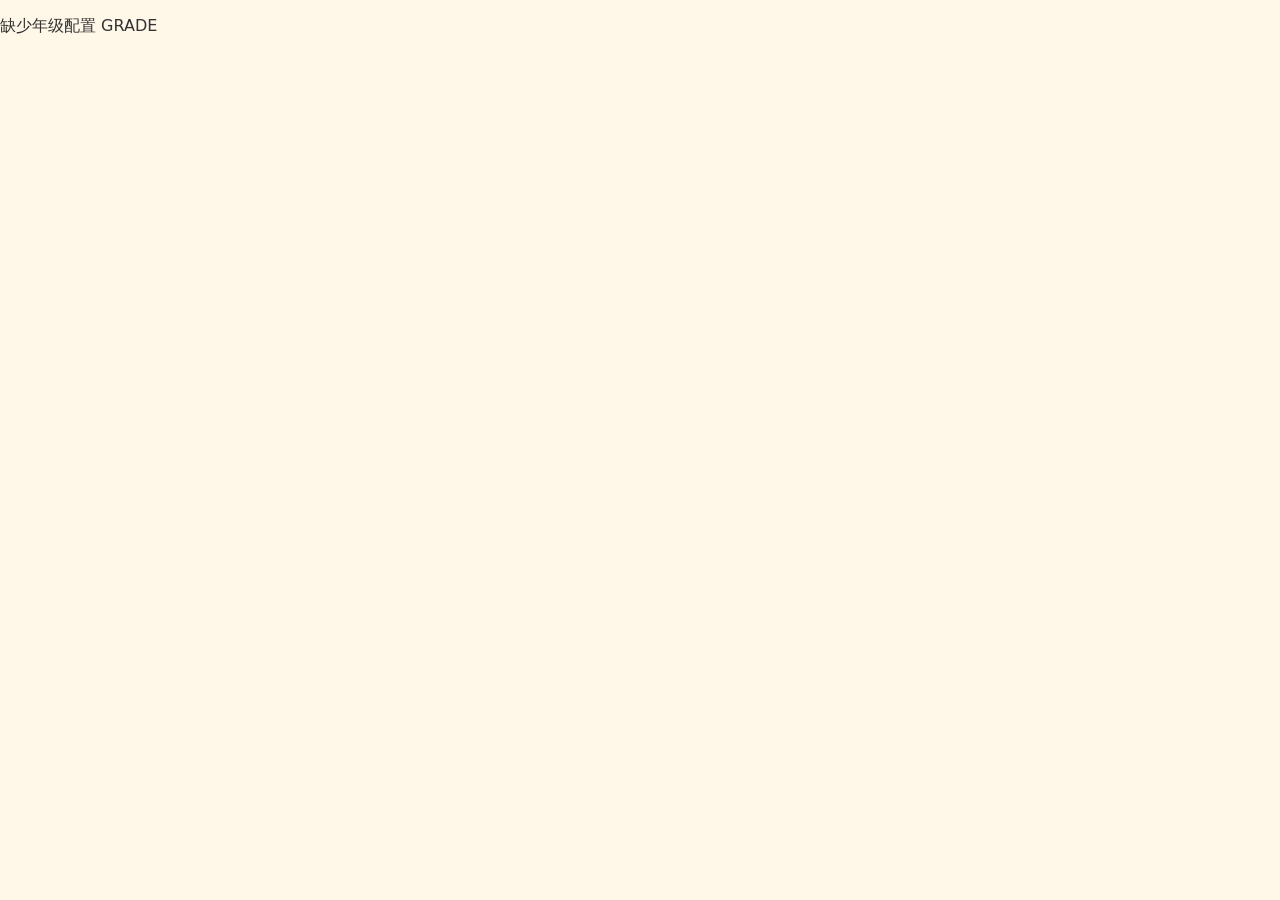
==== grade1.html @ a1f16788 "1-6年级全覆盖：通用引擎+年级大厅+每年级闯关错题本" ====
<!DOCTYPE html>
<html lang="zh-CN">
<head>
<meta charset="UTF-8" />
<meta name="viewport" content="width=device-width, initial-scale=1.0" />
<title>数学小探险家 · 一年级</title>
<link rel="stylesheet" href="styles.css" />
</head>
<body>
<header class="topbar">
  <a class="home-link" href="index.html">‹ 大厅</a>
  <div class="logo">🧭 一年级探险</div>
  <div class="passport-mini">⭐ <span id="starTotal">0</span></div>
</header>
<nav class="tabs" id="tabs"></nav>
<main id="main"></main>
<footer>本地运行，无需联网 · 进度保存在本机浏览器 · <a href="index.html">返回年级大厅</a></footer>
<script src="engine.js"></script>
<script src="grade1.js"></script>
</body>
</html>
---- styles.css ----
:root{
  --bg:#FFF7E8; --card:#fff; --ink:#333;
  --orange:#FF8A3D; --green:#2FBF71; --blue:#3D9BFF; --pink:#FF6B8B;
}
*{box-sizing:border-box}
body{margin:0;background:var(--bg);color:var(--ink);
  font-family:"PingFang SC","Hiragino Sans GB","Microsoft YaHei",system-ui,sans-serif;}
.topbar{display:flex;justify-content:space-between;align-items:center;
  padding:12px 16px;background:#fff;border-bottom:3px solid #FFE1B8;
  position:sticky;top:0;z-index:10}
.logo{font-size:20px;font-weight:800}
.passport-mini{font-size:20px;font-weight:800;background:#FFF1D6;
  padding:6px 14px;border-radius:999px}
.tabs{display:flex;gap:8px;padding:10px;overflow-x:auto;background:#fff}
.tabs button{flex:0 0 auto;border:2px solid #FFE1B8;background:#FFFDF6;
  border-radius:999px;padding:10px 14px;font-size:15px;cursor:pointer}
.tabs button.active{background:var(--orange);color:#fff;border-color:var(--orange)}
main{max-width:720px;margin:0 auto;padding:12px 12px 40px}
.panel{display:none}
.panel.active{display:block;animation:pop .2s ease}
.card{background:var(--card);border-radius:18px;padding:18px;margin:12px 0;
  box-shadow:0 4px 14px rgba(0,0,0,.06)}
.hero h1{margin:0 0 6px;font-size:24px}
.steps{display:flex;gap:10px;margin:14px 0}
.steps div{flex:1;background:#FFF4E0;border-radius:12px;padding:10px;text-align:center}
.steps b{display:block;font-size:18px;color:#E56B00}
.big-btn{width:100%;font-size:20px;font-weight:800;padding:14px;border:0;
  border-radius:14px;background:var(--green);color:#fff;cursor:pointer}
.small-btn{font-size:15px;padding:10px 14px;border-radius:12px;cursor:pointer;
  border:2px solid #FFE1B8;background:#fff}
.small-btn.danger{border-color:#ffb3c0;color:#c9184a}
.big-num{font-size:64px;text-align:center;margin:10px 0}
.big-num.small{font-size:34px}
.progress{height:14px;background:#FFE9C9;border-radius:999px;overflow:hidden;margin:10px 0}
.progress div{height:100%;width:0;background:linear-gradient(90deg,var(--orange),var(--pink));transition:width .3s}
.shop{display:flex;gap:10px;justify-content:center;font-size:15px;flex-wrap:wrap;margin:8px 0}
.shop div{background:#FFF4E0;border-radius:12px;padding:8px 12px}
#wrongList li{background:#FFF1F3;border-radius:8px;margin:4px 0;padding:4px 10px;list-style:none}
#wrongList{padding:0}
.row{display:flex;gap:10px;flex-wrap:wrap;justify-content:center;margin:10px 0}
.opt{font-size:20px;font-weight:700;min-width:110px;min-height:56px;
  border-radius:14px;border:3px solid var(--blue);background:#EFF6FF;cursor:pointer}
.opt:active{transform:scale(.96)}
.msg{min-height:28px;text-align:center;font-size:18px;font-weight:700}
.msg.good{color:#0a8a4b;animation:pop .3s ease}
.msg.bad{color:#d00000}
@keyframes pop{from{transform:scale(.9)}to{transform:scale(1)}}
.dice-row{display:flex;justify-content:center;align-items:center;gap:16px;font-size:56px}
.vs{font-size:20px;font-weight:800;color:#999}
.dice{background:#fff;border:3px solid #eee;border-radius:14px;padding:4px 14px}
.hidden{display:none}
.game-area{margin-top:12px;background:#F7FFF0;border-radius:12px;padding:12px}
.tasks{line-height:1.9;font-size:16px}
.tasks.small{font-size:15px}
.dots{display:flex;gap:6px;flex-wrap:wrap;justify-content:center;margin:10px 0;
  font-size:26px;max-width:320px;margin-left:auto;margin-right:auto}
.pad{display:grid;grid-template-columns:repeat(5,1fr);gap:8px;max-width:360px;margin:0 auto}
.pad button{font-size:22px;font-weight:800;padding:12px 0;border-radius:12px;
  border:2px solid #ddd;background:#fff;cursor:pointer}
#clockCanvas{display:block;margin:0 auto;background:#fff;border-radius:50%}
.plist{line-height:2;font-size:16px}
.hint{color:#777;font-size:14px;text-align:center}
.home-link{text-decoration:none;font-weight:800;color:var(--orange);font-size:16px;white-space:nowrap}
.grade-grid{display:grid;grid-template-columns:repeat(2,1fr);gap:12px;margin:12px 0}
.grade-card{display:block;text-decoration:none;color:inherit;background:#fff;border-radius:18px;
  padding:18px 14px;text-align:center;box-shadow:0 4px 14px rgba(0,0,0,.06);border:3px solid transparent}
.grade-card:active{transform:scale(.97);border-color:var(--orange)}
.g-emoji{font-size:44px}
.g-name{font-size:22px;font-weight:800;margin:6px 0}
.g-topics{font-size:13px;color:#777;min-height:36px}
.g-stars{font-size:16px;font-weight:800;margin-top:6px}
@media(max-width:420px){.grade-grid{grid-template-columns:1fr 1fr}.g-topics{font-size:12px}}
.tip{background:#FFF1F3}
footer{text-align:center;color:#999;font-size:13px;padding:18px}
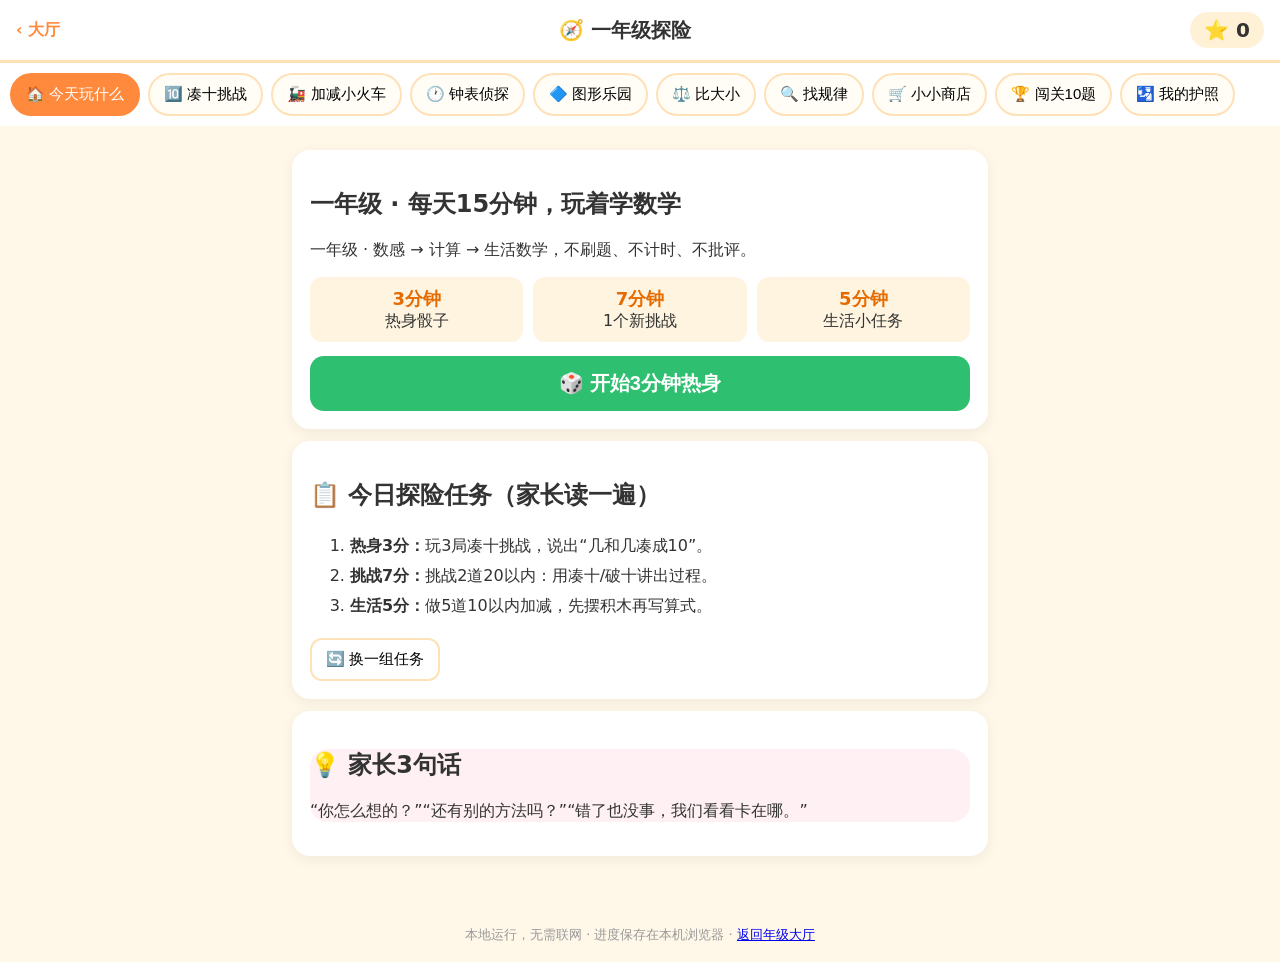
==== commit 1a8af28d: "修复script加载顺序：年级配置先于引擎加载" ====
--- a/grade1.html
+++ b/grade1.html
@@ -15,7 +15,7 @@
 <nav class="tabs" id="tabs"></nav>
 <main id="main"></main>
 <footer>本地运行，无需联网 · 进度保存在本机浏览器 · <a href="index.html">返回年级大厅</a></footer>
+<script src="grade1.js"></script>
 <script src="engine.js"></script>
-<script src="grade1.js"></script>
 </body>
 </html>
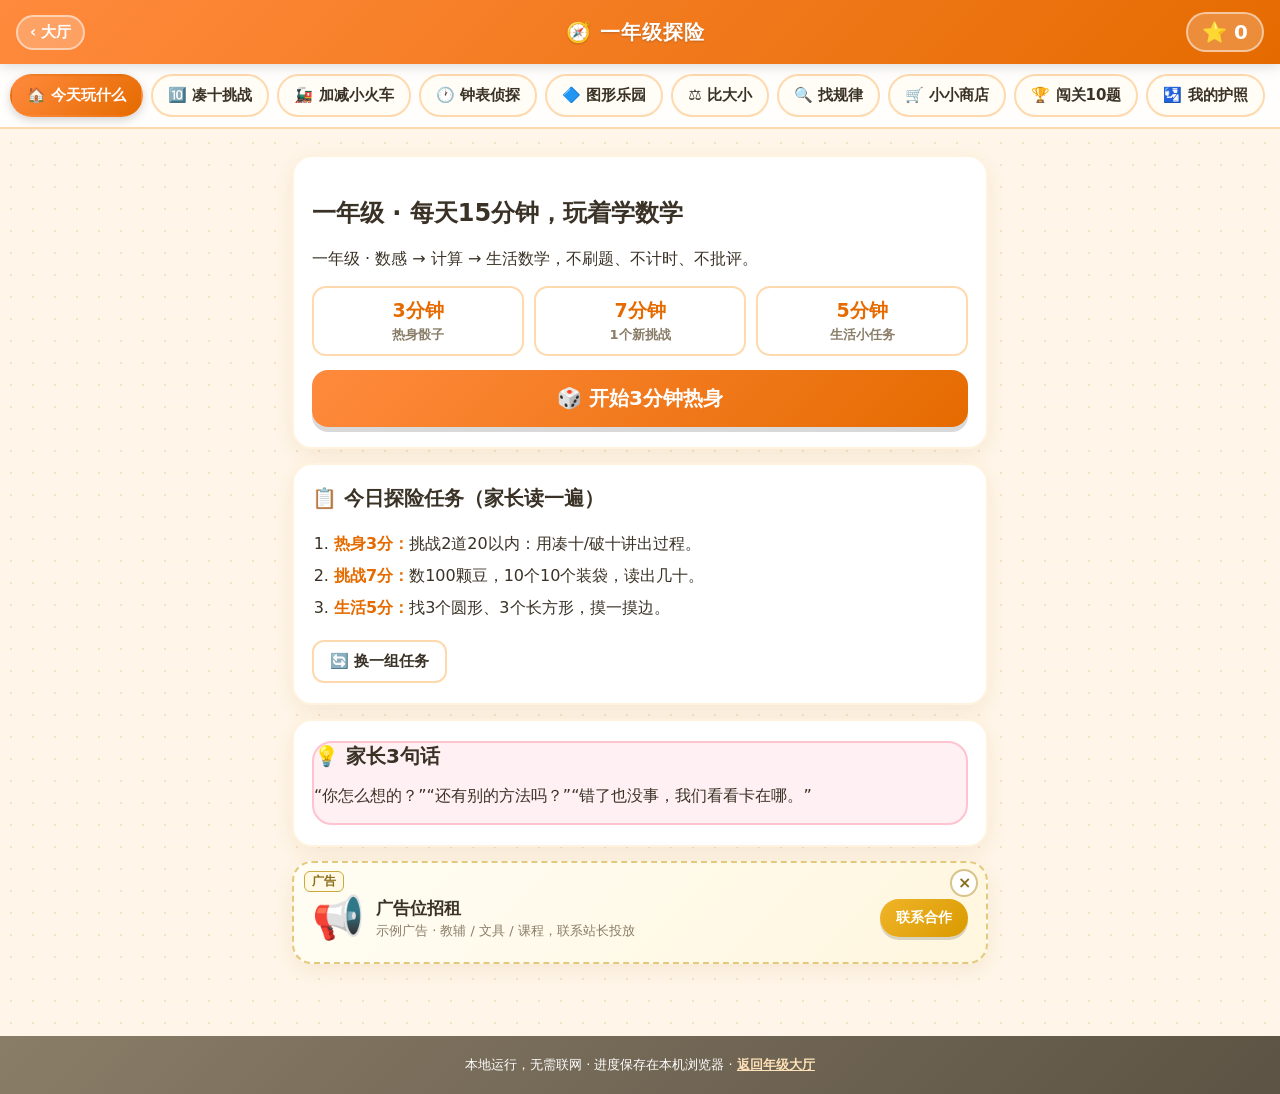
==== commit cc22378b: "加示例广告位：年级首页+大厅各一个，可关闭，无追踪" ====
--- a/grade1.html
+++ b/grade1.html
@@ -16,6 +16,7 @@
 <main id="main"></main>
 <footer>本地运行，无需联网 · 进度保存在本机浏览器 · <a href="index.html">返回年级大厅</a></footer>
 <script src="grade1.js"></script>
+<script src="ads.js"></script>
 <script src="engine.js"></script>
 </body>
 </html>
--- a/styles.css
+++ b/styles.css
@@ -1,74 +1,176 @@
+/* 数学小探险家 · 儿童风 UI */
 :root{
-  --bg:#FFF7E8; --card:#fff; --ink:#333;
-  --orange:#FF8A3D; --green:#2FBF71; --blue:#3D9BFF; --pink:#FF6B8B;
+  --bg:#FFF6E9; --card:#fff; --ink:#3A3226; --muted:#8A7D68;
+  --accent:#FF8A3D; --accent-deep:#E56B00; --accent-soft:#FFF1DC;
+  --green:#2FBF71; --green-deep:#0A8A4B;
+  --blue:#3D9BFF; --pink:#FF6B8B; --red:#E5484D;
+  --line:#FFE1B8; --shadow:0 6px 20px rgba(180,120,40,.12);
+  --r:20px;
 }
-*{box-sizing:border-box}
-body{margin:0;background:var(--bg);color:var(--ink);
-  font-family:"PingFang SC","Hiragino Sans GB","Microsoft YaHei",system-ui,sans-serif;}
-.topbar{display:flex;justify-content:space-between;align-items:center;
-  padding:12px 16px;background:#fff;border-bottom:3px solid #FFE1B8;
-  position:sticky;top:0;z-index:10}
-.logo{font-size:20px;font-weight:800}
-.passport-mini{font-size:20px;font-weight:800;background:#FFF1D6;
-  padding:6px 14px;border-radius:999px}
-.tabs{display:flex;gap:8px;padding:10px;overflow-x:auto;background:#fff}
-.tabs button{flex:0 0 auto;border:2px solid #FFE1B8;background:#FFFDF6;
-  border-radius:999px;padding:10px 14px;font-size:15px;cursor:pointer}
-.tabs button.active{background:var(--orange);color:#fff;border-color:var(--orange)}
-main{max-width:720px;margin:0 auto;padding:12px 12px 40px}
+/* 每个年级一个主题色 */
+body[data-grade="1"]{--accent:#FF8A3D;--accent-deep:#E56B00;--accent-soft:#FFF1DC;--line:#FFD9AE}
+body[data-grade="2"]{--accent:#2FBF71;--accent-deep:#0A8A4B;--accent-soft:#E4F8EC;--line:#BDE8CC}
+body[data-grade="3"]{--accent:#3D9BFF;--accent-deep:#1668DC;--accent-soft:#E7F2FF;--line:#BFD9FF}
+body[data-grade="4"]{--accent:#8B5CF6;--accent-deep:#6D28D9;--accent-soft:#F0E9FF;--line:#D5C4FF}
+body[data-grade="5"]{--accent:#F43F5E;--accent-deep:#BE123C;--accent-soft:#FFE8ED;--line:#FFC2CE}
+body[data-grade="6"]{--accent:#D99A00;--accent-deep:#A87400;--accent-soft:#FFF4D6;--line:#F0D48A}
+*{box-sizing:border-box;-webkit-tap-highlight-color:transparent}
+body{margin:0;color:var(--ink);
+  background:var(--bg) radial-gradient(#F3E2C2 1.3px,transparent 1.3px);
+  background-size:22px 22px;
+  font-family:"PingFang SC","Hiragino Sans GB","Microsoft YaHei","Source Han Sans SC",system-ui,sans-serif;}
+button{font-family:inherit}
+button:focus-visible,a:focus-visible{outline:3px solid var(--accent);outline-offset:2px}
+
+/* 顶栏 */
+.topbar{display:flex;justify-content:space-between;align-items:center;gap:10px;
+  padding:12px 16px;color:#fff;
+  background:linear-gradient(135deg,var(--accent),var(--accent-deep));
+  position:sticky;top:0;z-index:10;box-shadow:0 2px 12px rgba(0,0,0,.15)}
+.logo{font-size:20px;font-weight:900;letter-spacing:1px;text-shadow:0 1px 2px rgba(0,0,0,.2)}
+.passport-mini{font-size:20px;font-weight:900;background:rgba(255,255,255,.22);
+  padding:6px 14px;border-radius:999px;border:2px solid rgba(255,255,255,.5)}
+.passport-mini small{font-size:12px;font-weight:700}
+.home-link{text-decoration:none;font-weight:900;color:#fff;font-size:15px;white-space:nowrap;
+  background:rgba(255,255,255,.22);border:2px solid rgba(255,255,255,.5);
+  padding:6px 12px;border-radius:999px}
+
+/* 页签 */
+.tabs{display:flex;gap:8px;padding:10px;overflow-x:auto;background:rgba(255,255,255,.85);
+  backdrop-filter:blur(4px);border-bottom:2px solid var(--line);scrollbar-width:none}
+.tabs::-webkit-scrollbar{display:none}
+.tabs button{flex:0 0 auto;border:2px solid var(--line);background:#FFFDF6;color:var(--ink);
+  border-radius:999px;padding:10px 15px;font-size:15px;font-weight:800;cursor:pointer;
+  transition:transform .12s,background .15s}
+.tabs button:active{transform:scale(.94)}
+.tabs button.active{background:linear-gradient(135deg,var(--accent),var(--accent-deep));
+  color:#fff;border-color:transparent;box-shadow:0 3px 10px rgba(0,0,0,.18)}
+
+main{max-width:720px;margin:0 auto;padding:12px 12px 48px}
 .panel{display:none}
-.panel.active{display:block;animation:pop .2s ease}
-.card{background:var(--card);border-radius:18px;padding:18px;margin:12px 0;
-  box-shadow:0 4px 14px rgba(0,0,0,.06)}
-.hero h1{margin:0 0 6px;font-size:24px}
+.panel.active{display:block;animation:pop .22s ease}
+.card{background:var(--card);border-radius:var(--r);padding:20px 18px;margin:14px 0;
+  box-shadow:var(--shadow);border:2px solid #FFF3DF}
+.card h2{margin:0 0 8px;font-size:20px}
+.hero{background:linear-gradient(180deg,#fff,var(--accent-soft));border-color:var(--line);text-align:center}
+.hero h1{margin:0 0 6px;font-size:25px}
+.hero p{color:var(--muted);margin:4px 0}
 .steps{display:flex;gap:10px;margin:14px 0}
-.steps div{flex:1;background:#FFF4E0;border-radius:12px;padding:10px;text-align:center}
-.steps b{display:block;font-size:18px;color:#E56B00}
-.big-btn{width:100%;font-size:20px;font-weight:800;padding:14px;border:0;
-  border-radius:14px;background:var(--green);color:#fff;cursor:pointer}
-.small-btn{font-size:15px;padding:10px 14px;border-radius:12px;cursor:pointer;
-  border:2px solid #FFE1B8;background:#fff}
-.small-btn.danger{border-color:#ffb3c0;color:#c9184a}
-.big-num{font-size:64px;text-align:center;margin:10px 0}
-.big-num.small{font-size:34px}
-.progress{height:14px;background:#FFE9C9;border-radius:999px;overflow:hidden;margin:10px 0}
-.progress div{height:100%;width:0;background:linear-gradient(90deg,var(--orange),var(--pink));transition:width .3s}
-.shop{display:flex;gap:10px;justify-content:center;font-size:15px;flex-wrap:wrap;margin:8px 0}
-.shop div{background:#FFF4E0;border-radius:12px;padding:8px 12px}
-#wrongList li{background:#FFF1F3;border-radius:8px;margin:4px 0;padding:4px 10px;list-style:none}
+.steps div{flex:1;background:#fff;border:2px solid var(--line);border-radius:14px;padding:10px 4px;text-align:center}
+.steps b{display:block;font-size:19px;color:var(--accent-deep)}
+.steps span{font-size:13px;color:var(--muted);font-weight:700}
+
+/* 按钮 */
+.big-btn{width:100%;font-size:20px;font-weight:900;padding:15px;border:0;
+  border-radius:16px;color:#fff;cursor:pointer;
+  background:linear-gradient(135deg,var(--accent),var(--accent-deep));
+  box-shadow:0 5px 0 rgba(0,0,0,.15);transition:transform .1s,box-shadow .1s}
+.big-btn:active{transform:translateY(4px);box-shadow:0 1px 0 rgba(0,0,0,.15)}
+.small-btn{font-size:15px;font-weight:800;padding:10px 16px;border-radius:12px;cursor:pointer;
+  border:2px solid var(--line);background:#fff;color:var(--ink);transition:transform .1s}
+.small-btn:active{transform:scale(.95)}
+.small-btn.danger{border-color:#FFB3C0;color:#c9184a;background:#FFF5F7}
+
+/* 题目与选项 */
+.big-num{font-size:66px;text-align:center;margin:12px 0;font-weight:900;letter-spacing:2px}
+.big-num.small{font-size:32px;letter-spacing:0;line-height:1.5}
+.row{display:flex;gap:12px;flex-wrap:wrap;justify-content:center;margin:12px 0}
+.opt{font-size:22px;font-weight:900;min-width:116px;min-height:64px;padding:8px 16px;
+  border-radius:16px;border:3px solid var(--blue);background:#EFF6FF;color:#174A7C;cursor:pointer;
+  box-shadow:0 4px 0 rgba(61,155,255,.25);transition:transform .1s,box-shadow .1s}
+.opt:active{transform:translateY(3px);box-shadow:0 1px 0 rgba(61,155,255,.25)}
+.opt.correct{background:linear-gradient(135deg,#3DDC84,#0A8A4B);border-color:#0A8A4B;color:#fff;
+  box-shadow:0 4px 0 #066636;animation:pop .3s ease}
+.opt.wrong{background:#FFE3E6;border-color:var(--red);color:#B4232A;animation:shake .4s ease}
+.msg{min-height:30px;text-align:center;font-size:19px;font-weight:900}
+.msg.good{color:var(--green-deep);animation:pop .3s ease}
+.msg.bad{color:#C81E1E;animation:shake .4s ease}
+@keyframes pop{0%{transform:scale(.85)}60%{transform:scale(1.06)}100%{transform:scale(1)}}
+@keyframes shake{0%,100%{transform:translateX(0)}25%{transform:translateX(-7px)}50%{transform:translateX(7px)}75%{transform:translateX(-4px)}}
+
+/* 骰子热身 */
+.dice-row{display:flex;justify-content:center;align-items:center;gap:16px;font-size:60px}
+.vs{font-size:20px;font-weight:900;color:var(--muted)}
+.dice{background:#fff;border:3px solid var(--line);border-radius:16px;padding:4px 16px;
+  box-shadow:var(--shadow)}
+.hidden{display:none}
+.game-area{margin-top:12px;background:#F7FFF0;border:2px dashed #9BD8B4;border-radius:14px;padding:14px 12px}
+
+/* 任务 / 圆点 / 数字盘 */
+.tasks{line-height:2;font-size:16px;padding-left:22px}
+.tasks.small{font-size:15px}
+.tasks b{color:var(--accent-deep)}
+.dots{display:flex;gap:6px;flex-wrap:wrap;justify-content:center;margin:10px auto;
+  font-size:26px;max-width:340px;line-height:1.4}
+.pad{display:grid;grid-template-columns:repeat(5,1fr);gap:9px;max-width:380px;margin:0 auto}
+.pad button{font-size:23px;font-weight:900;padding:13px 0;border-radius:14px;
+  border:2px solid #E2D5BE;background:#fff;color:var(--ink);cursor:pointer;
+  box-shadow:0 3px 0 #E2D5BE;transition:transform .08s}
+.pad button:active{transform:translateY(2px);box-shadow:none}
+.pad button.correct{background:linear-gradient(135deg,#3DDC84,#0A8A4B);border-color:#0A8A4B;color:#fff}
+.pad button.wrong{background:#FFE3E6;border-color:var(--red);color:#B4232A;animation:shake .4s ease}
+#clockCanvas{display:block;margin:4px auto;background:#fff;border-radius:50%;
+  box-shadow:var(--shadow);border:4px solid var(--accent-soft)}
+.plist{line-height:2.1;font-size:16px;padding-left:20px}
+.hint{color:var(--muted);font-size:14px;text-align:center;background:var(--accent-soft);
+  border-radius:10px;padding:8px 10px}
+.tip{background:#FFF1F3;border-color:#FFC2CE}
+
+/* 闯关进度 / 商店 / 错题 */
+.progress{height:16px;background:#fff;border:2px solid var(--line);border-radius:999px;overflow:hidden;margin:10px 0}
+.progress div{height:100%;width:0;border-radius:999px;
+  background:repeating-linear-gradient(45deg,var(--accent),var(--accent) 10px,var(--accent-deep) 10px,var(--accent-deep) 20px);
+  background-size:28px 100%;animation:stripes 1s linear infinite;transition:width .35s}
+@keyframes stripes{to{background-position:28px 0}}
+.shop{display:flex;gap:10px;justify-content:center;font-size:16px;font-weight:800;flex-wrap:wrap;margin:8px 0}
+.shop div{background:var(--accent-soft);border:2px solid var(--line);border-radius:12px;padding:8px 14px}
 #wrongList{padding:0}
-.row{display:flex;gap:10px;flex-wrap:wrap;justify-content:center;margin:10px 0}
-.opt{font-size:20px;font-weight:700;min-width:110px;min-height:56px;
-  border-radius:14px;border:3px solid var(--blue);background:#EFF6FF;cursor:pointer}
-.opt:active{transform:scale(.96)}
-.msg{min-height:28px;text-align:center;font-size:18px;font-weight:700}
-.msg.good{color:#0a8a4b;animation:pop .3s ease}
-.msg.bad{color:#d00000}
-@keyframes pop{from{transform:scale(.9)}to{transform:scale(1)}}
-.dice-row{display:flex;justify-content:center;align-items:center;gap:16px;font-size:56px}
-.vs{font-size:20px;font-weight:800;color:#999}
-.dice{background:#fff;border:3px solid #eee;border-radius:14px;padding:4px 14px}
-.hidden{display:none}
-.game-area{margin-top:12px;background:#F7FFF0;border-radius:12px;padding:12px}
-.tasks{line-height:1.9;font-size:16px}
-.tasks.small{font-size:15px}
-.dots{display:flex;gap:6px;flex-wrap:wrap;justify-content:center;margin:10px 0;
-  font-size:26px;max-width:320px;margin-left:auto;margin-right:auto}
-.pad{display:grid;grid-template-columns:repeat(5,1fr);gap:8px;max-width:360px;margin:0 auto}
-.pad button{font-size:22px;font-weight:800;padding:12px 0;border-radius:12px;
-  border:2px solid #ddd;background:#fff;cursor:pointer}
-#clockCanvas{display:block;margin:0 auto;background:#fff;border-radius:50%}
-.plist{line-height:2;font-size:16px}
-.hint{color:#777;font-size:14px;text-align:center}
-.home-link{text-decoration:none;font-weight:800;color:var(--orange);font-size:16px;white-space:nowrap}
-.grade-grid{display:grid;grid-template-columns:repeat(2,1fr);gap:12px;margin:12px 0}
-.grade-card{display:block;text-decoration:none;color:inherit;background:#fff;border-radius:18px;
-  padding:18px 14px;text-align:center;box-shadow:0 4px 14px rgba(0,0,0,.06);border:3px solid transparent}
-.grade-card:active{transform:scale(.97);border-color:var(--orange)}
-.g-emoji{font-size:44px}
-.g-name{font-size:22px;font-weight:800;margin:6px 0}
-.g-topics{font-size:13px;color:#777;min-height:36px}
-.g-stars{font-size:16px;font-weight:800;margin-top:6px}
-@media(max-width:420px){.grade-grid{grid-template-columns:1fr 1fr}.g-topics{font-size:12px}}
-.tip{background:#FFF1F3}
-footer{text-align:center;color:#999;font-size:13px;padding:18px}
+#wrongList li{background:#FFF1F3;border:2px solid #FFC2CE;border-radius:10px;margin:6px 0;
+  padding:6px 12px;list-style:none;font-size:15px}
+
+/* 示例广告位 */
+.ad-slot{position:relative;display:flex;align-items:center;gap:12px;
+  background:linear-gradient(135deg,#FFFDF4,#FFF6DE);border:2px dashed #E3C97E;text-align:left}
+.ad-badge{position:absolute;top:8px;left:10px;font-size:12px;font-weight:900;color:#8A6D1B;
+  border:1.5px solid #C9A93F;border-radius:6px;padding:1px 7px;background:#FFF9E6}
+.ad-close{position:absolute;top:6px;right:8px;width:28px;height:28px;border-radius:50%;
+  border:2px solid #D8C48A;background:#fff;color:#8A6D1B;font-size:16px;font-weight:900;
+  cursor:pointer;line-height:1}
+.ad-emoji{font-size:42px;margin-top:10px}
+.ad-body{flex:1;min-width:0;margin-top:12px}
+.ad-title{font-size:17px;font-weight:900}
+.ad-desc{font-size:13px;color:var(--muted);margin-top:2px}
+.ad-cta{flex:0 0 auto;font-size:14px;font-weight:900;color:#fff;border:0;border-radius:999px;
+  padding:10px 16px;cursor:pointer;background:linear-gradient(135deg,#F0B429,#D99A00);
+  box-shadow:0 3px 0 rgba(0,0,0,.15);margin-top:12px}
+.ad-cta:active{transform:translateY(2px);box-shadow:none}
+.grade-grid{display:grid;grid-template-columns:repeat(2,1fr);gap:14px;margin:14px 0}
+.grade-card{display:block;text-decoration:none;color:#fff;border-radius:22px;
+  padding:22px 14px 18px;text-align:center;box-shadow:0 8px 20px rgba(0,0,0,.15);
+  transition:transform .12s;position:relative;overflow:hidden}
+.grade-card:active{transform:scale(.96)}
+.grade-card:nth-child(1){background:linear-gradient(135deg,#FF9A3D,#E56B00)}
+.grade-card:nth-child(2){background:linear-gradient(135deg,#34D17B,#0A8A4B)}
+.grade-card:nth-child(3){background:linear-gradient(135deg,#5AA9FF,#1668DC)}
+.grade-card:nth-child(4){background:linear-gradient(135deg,#A47FFF,#6D28D9)}
+.grade-card:nth-child(5){background:linear-gradient(135deg,#FB6F92,#BE123C)}
+.grade-card:nth-child(6){background:linear-gradient(135deg,#EAB308,#A87400)}
+.g-emoji{font-size:52px;filter:drop-shadow(0 3px 3px rgba(0,0,0,.25));animation:float 2.6s ease-in-out infinite}
+@keyframes float{0%,100%{transform:translateY(0)}50%{transform:translateY(-7px)}}
+.g-name{font-size:24px;font-weight:900;margin:8px 0 4px;text-shadow:0 1px 3px rgba(0,0,0,.25)}
+.g-topics{font-size:13px;min-height:38px;opacity:.92;line-height:1.5}
+.g-stars{display:inline-block;font-size:16px;font-weight:900;margin-top:8px;
+  background:rgba(255,255,255,.25);border:2px solid rgba(255,255,255,.5);
+  padding:4px 14px;border-radius:999px}
+
+footer{text-align:center;color:#fff;font-size:13px;padding:20px 14px;margin-top:10px;
+  background:linear-gradient(135deg,#8A7D68,#5C5344)}
+footer a{color:#FFE1B8;font-weight:800}
+
+@media(max-width:420px){
+  .big-num{font-size:52px}
+  .big-num.small{font-size:26px}
+  .opt{font-size:19px;min-width:96px;min-height:60px}
+  .g-topics{font-size:12px}
+  .pad{grid-template-columns:repeat(5,1fr)}
+}
